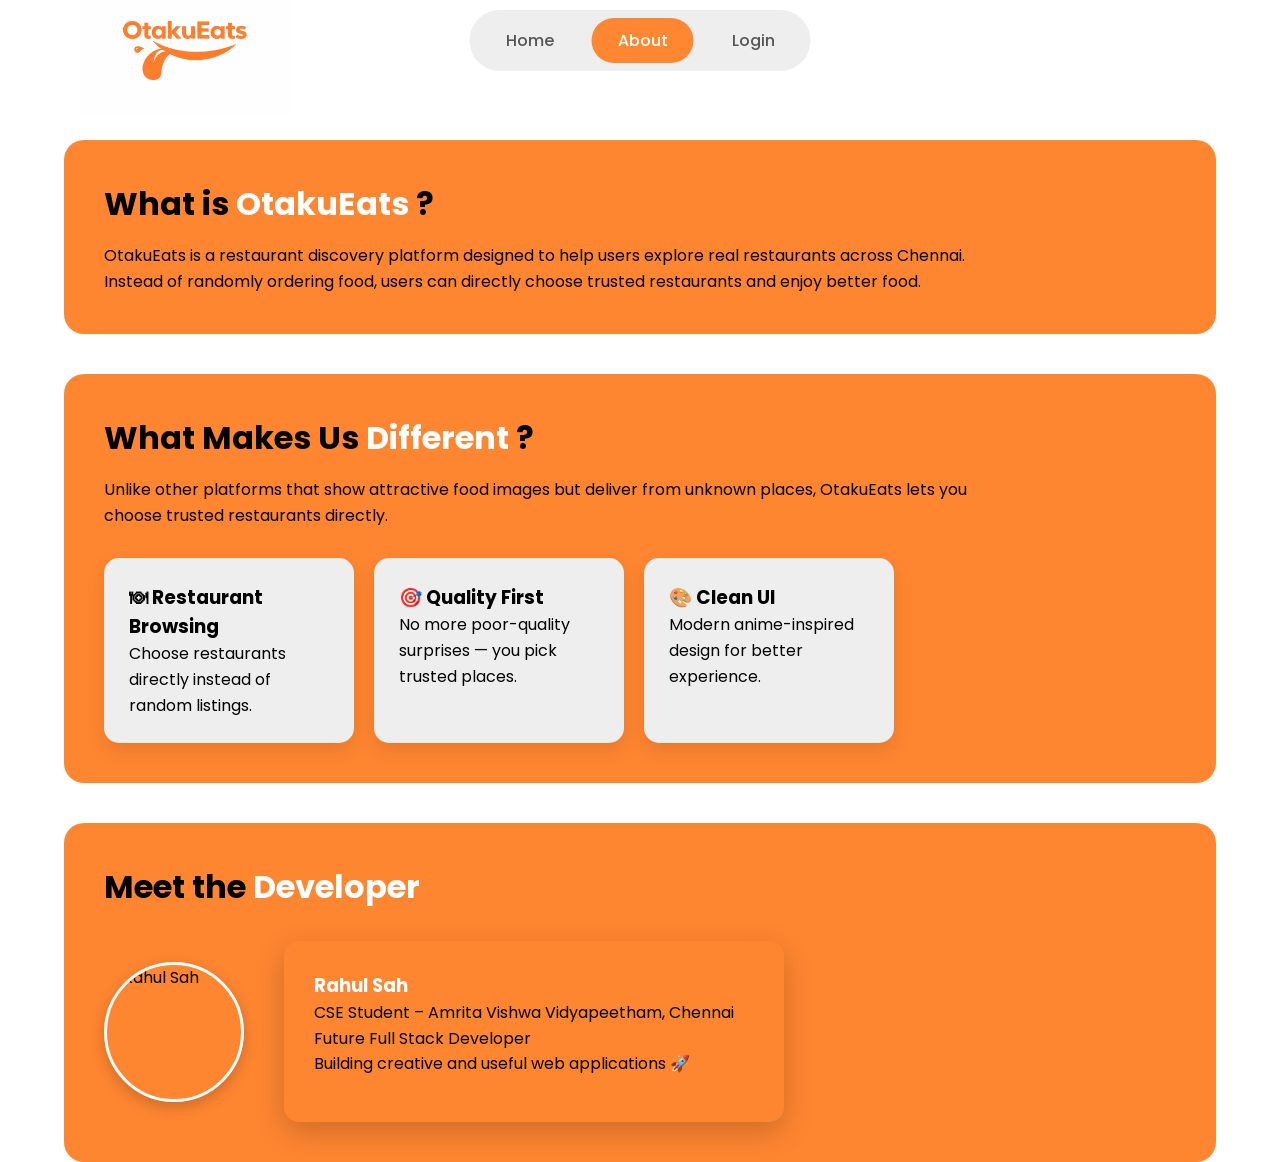
==== about/about.html @ 167bf4b2 "Add files via upload" ====
<!DOCTYPE html>
<html>
<head>
<title>About - OtakuEats</title>

<link rel="stylesheet" href="../style.css">
<link rel="stylesheet" href="about.css">

<link href="https://fonts.googleapis.com/css2?family=Poppins:wght@300;500;600&display=swap" rel="stylesheet">
</head>

<body>

<!-- NAVBAR -->
<nav>
<div class="logo">
<a href="../index.html">
<img src="../images/logo.png">
</a>
</div>

<ul class="nav-menu">
<li><a href="../index.html">Home</a></li>
<li><a href="about.html" class="active">About</a></li>
<li><a href="../login/login.html">Login</a></li>
</ul>
</nav>

<div class="main-container">

<!-- WHAT IS -->
<section class="section">
<h2>What is <span>OtakuEats</span> ?</h2>
<p>
OtakuEats is a restaurant discovery platform designed to help users explore real restaurants across Chennai.
Instead of randomly ordering food, users can directly choose trusted restaurants and enjoy better food.
</p>
</section>

<!-- DIFFERENT -->
<section class="section">
<h2>What Makes Us <span>Different</span> ?</h2>
<p>
Unlike other platforms that show attractive food images but deliver from unknown places,
OtakuEats lets you choose trusted restaurants directly.
</p>

<div class="cards">

<div class="card">
<h3>🍽 Restaurant Browsing</h3>
<p>Choose restaurants directly instead of random listings.</p>
</div>

<div class="card">
<h3>🎯 Quality First</h3>
<p>No more poor-quality surprises — you pick trusted places.</p>
</div>

<div class="card">
<h3>🎨 Clean UI</h3>
<p>Modern anime-inspired design for better experience.</p>
</div>

</div>
</section>

<!-- DEVELOPER -->
<section class="section developer">
<h2>Meet the <span>Developer</span></h2>

<div class="dev-box">

<!-- ✅ YOUR IMAGE -->
<div class="photo">
<img src="../images/rahul.jpg" alt="Rahul Sah">
</div>

<div class="dev-card" id="devCard">
<h3>Rahul Sah</h3>

<p>CSE Student – Amrita Vishwa Vidyapeetham, Chennai</p>
<p>Future Full Stack Developer</p>
<p>Building creative and useful web applications 🚀</p>

<p class="story">
Hi, I'm Rahul Sah, a Computer Science Engineering student at Amrita Vishwa Vidyapeetham, Chennai. 
I’m passionate about becoming a full-stack developer and building meaningful tech solutions. 
As an anime lover who enjoys eating while watching anime, I realized how important good food is. 
Most platforms show attractive food but deliver poor quality from unknown places. 
OtakuEats solves this by letting users directly choose trusted restaurants and enjoy better food experiences.
</p>

</div>

</div>
</section>

</div>

<script src="about.js"></script>

</body>
</html>
---- style.css ----
*{
margin:0;
padding:0;
box-sizing:border-box;
}

body{
font-family:'Poppins',sans-serif;
background:#f5f5f5;
height:100vh;
overflow:hidden;
}



/* NAVBAR */

nav{
display:flex;
justify-content:space-between;
align-items:center;
padding:15px 80px;
background:white;
box-shadow:none;
height:80px;
position:relative;
}



/* LOGO */

.logo{
display:flex;
align-items:center;
}

.logo img{
height:140px;
width:auto;
transform:translateY(8px);
cursor:pointer;
transition:0.3s;
}

.logo img:hover{
transform:translateY(8px) scale(1.05);
}



/* CENTER NAVIGATION */

.nav-menu{
display:flex;
gap:12px;
list-style:none;
background:#eeeeee;
padding:8px 10px;   /* top-bottom padding added */
border-radius:50px;
position:absolute;
left:50%;
transform:translateX(-50%);
align-items:center;
}

.nav-menu li a{
text-decoration:none;
color:#555;
padding:10px 26px;   /* balanced padding */
border-radius:40px;
font-weight:500;
transition:0.3s;
display:block;
}

.nav-menu li a.active{
background:#ff8732;
color:white;
}

/* RIGHT SIDE */

.nav-right{
display:flex;
align-items:center;
gap:15px;
}



/* SEARCH BAR */

.search-bar{
padding:10px 18px;
border-radius:25px;
border:none;
background:#f3f3f3;
outline:none;
width:200px;
font-size:14px;
}



/* HEART ICON */

.fav-icon{
width:46px;
height:46px;
background:#ff8732;
border-radius:50%;
display:flex;
align-items:center;
justify-content:center;
cursor:pointer;
}

.fav-icon svg{
width:26px;
height:26px;
}


/* HERO */

.hero{
display:flex;
justify-content:space-between;
align-items:center;
padding:60px 80px;
background:linear-gradient(120deg,#fff 60%,#ff8732 40%);
height:35vh;
}

.hero-text h1{
font-size:55px;
font-family:'Playfair Display';
line-height:1.2;
}

.hero-text span{
color:#ff8732;
}

.hero-text button{
margin-top:25px;
padding:12px 25px;
background:#ff8732;
border:none;
color:white;
border-radius:30px;
cursor:pointer;
font-size:15px;
}



/* MENU SECTION */

.menu-section{
height:55vh;
display:flex;
flex-direction:column;
align-items:center;
justify-content:center;
background:white;
}

.menu-section h2{
font-size:36px;
margin-bottom:40px;
font-family:'Playfair Display';
}

.menu-section span{
color:#ff8732;
}



/* CAROUSEL */

.carousel{
position:relative;
width:100%;
height:350px;
margin:auto;
display:flex;
align-items:center;
justify-content:center;
overflow:hidden;
}

.carousel-track{
position:relative;
width:100%;
height:100%;
}



/* ITEMS */

.item{
position:absolute;
top:50%;
left:50%;
transform:translate(-50%, -50%);
transform-origin:center;
text-align:center;
transition:0.5s;
}

.item img{
width:240px;
height:240px;
border-radius:50%;
object-fit:cover;
box-shadow:0 15px 40px rgba(0,0,0,0.25);
}

.item h3{
margin-top:10px;
color:#ff8732;
font-size:18px;
}



/* ARROWS */

.nav{
position:absolute;
top:50%;
transform:translateY(-50%);
background:#ff8732;
border:none;
color:white;
font-size:22px;
width:50px;
height:50px;
border-radius:50%;
cursor:pointer;
box-shadow:0 5px 15px rgba(0,0,0,0.2);
display:flex;
align-items:center;
justify-content:center;
z-index:10;
}

.prev{
left:40px;
}

.next{
right:40px;
}

.nav:hover{
background:#ff6a00;
}
---- about/about.css ----
body{
margin:0;
font-family:'Poppins',sans-serif;
background:#ffffff;
overflow-y:auto;
}

/* CONTAINER */
.main-container{
padding-top:20px;
}

/* SECTION */
.section{
width:90%;
margin:40px auto;
background:#ff8631;
padding:40px;
border-radius:20px;
color:black;
}

/* HEADINGS */
.section h2{
font-size:32px;
margin-bottom:15px;
color:black;
}

.section span{
color:white;
}

/* TEXT */
.section p{
color:black;
max-width:900px;
line-height:1.6;
}

/* CARDS */
.cards{
display:flex;
gap:20px;
margin-top:30px;
flex-wrap:wrap;
}

.card{
background:#eeeeee;
color:black;
padding:25px;
border-radius:15px;
width:250px;
box-shadow:0 8px 20px rgba(0,0,0,0.1);
transition:0.3s;
}

.card:hover{
transform:scale(1.05);
}

/* DEVELOPER */
.dev-box{
display:flex;
align-items:center;
gap:40px;
margin-top:30px;
flex-wrap:wrap;
}

/* PHOTO */
.photo{
width:140px;
height:140px;
border-radius:50%;
overflow:hidden;
cursor:pointer;
transition:0.3s;
border:3px solid white;
box-shadow:0 5px 15px rgba(0,0,0,0.2);
}

.photo img{
width:100%;
height:100%;
object-fit:cover;
}

/* ZOOM */
.photo:hover{
transform:scale(1.15);
}

/* DEV CARD */
.dev-card{
background:#ff8631;
padding:30px;
border-radius:15px;
box-shadow:0 10px 30px rgba(0,0,0,0.2);
max-width:500px;
cursor:pointer;
transition:0.3s;
overflow:hidden;
}

/* ZOOM */
.dev-card:hover{
transform:scale(1.05);
}

/* NAME */
.dev-card h3{
color:white;
}

/* TEXT */
.dev-card p{
color:black;
}

/* STORY */
.story{
margin-top:15px;
max-height:0;
opacity:0;
overflow:hidden;
transition:0.4s ease;
}

/* EXPAND */
.dev-card.active .story{
max-height:400px;
opacity:1;
}
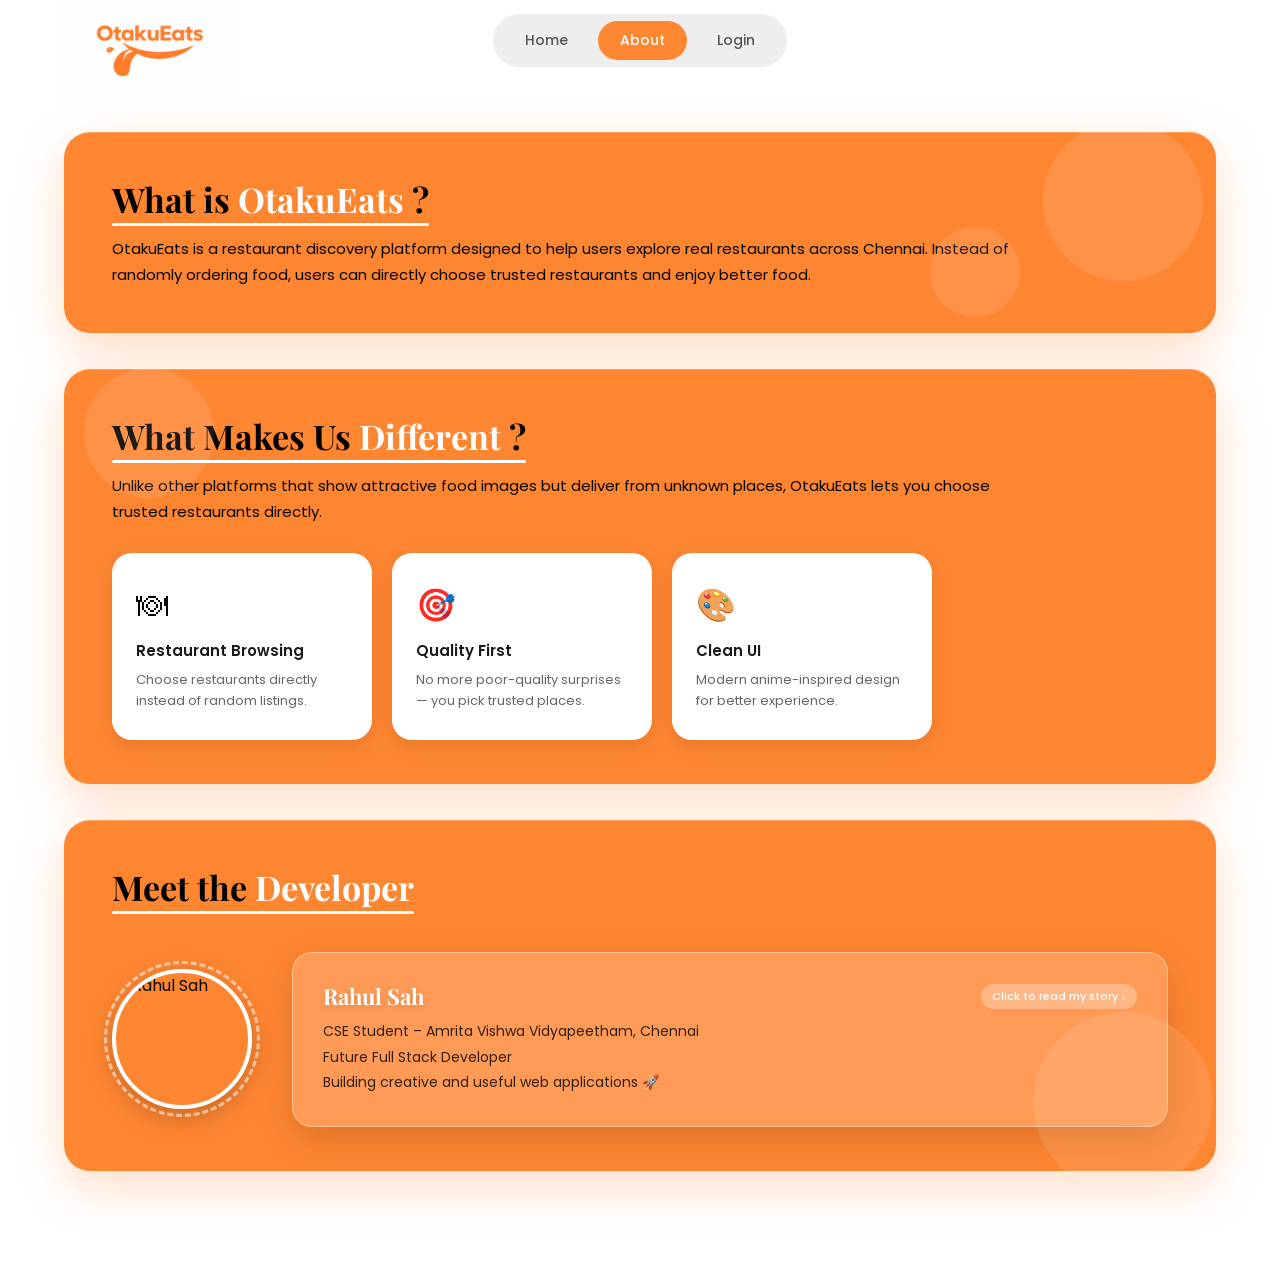
==== commit 980aca03: "Add files via upload" ====
--- a/about/about.html
+++ b/about/about.html
@@ -1,104 +1,127 @@
 <!DOCTYPE html>
-<html>
+<html lang="en">
 <head>
+<meta charset="UTF-8">
+<meta name="viewport" content="width=device-width, initial-scale=1.0">
 <title>About - OtakuEats</title>
 
 <link rel="stylesheet" href="../style.css">
 <link rel="stylesheet" href="about.css">
 
-<link href="https://fonts.googleapis.com/css2?family=Poppins:wght@300;500;600&display=swap" rel="stylesheet">
+<link href="https://fonts.googleapis.com/css2?family=Playfair+Display:wght@500;700&family=Poppins:wght@300;500;600&display=swap" rel="stylesheet">
 </head>
 
 <body>
 
 <!-- NAVBAR -->
 <nav>
-<div class="logo">
-<a href="../index.html">
-<img src="../images/logo.png">
-</a>
-</div>
-
-<ul class="nav-menu">
-<li><a href="../index.html">Home</a></li>
-<li><a href="about.html" class="active">About</a></li>
-<li><a href="../login/login.html">Login</a></li>
-</ul>
+  <div class="logo">
+    <a href="../index.html">
+      <img src="../images/logo.png">
+    </a>
+  </div>
+  <ul class="nav-menu">
+    <li><a href="../index.html">Home</a></li>
+    <li><a href="about.html" class="active">About</a></li>
+    <li><a href="../login/login.html">Login</a></li>
+  </ul>
 </nav>
 
 <div class="main-container">
 
-<!-- WHAT IS -->
-<section class="section">
-<h2>What is <span>OtakuEats</span> ?</h2>
-<p>
-OtakuEats is a restaurant discovery platform designed to help users explore real restaurants across Chennai.
-Instead of randomly ordering food, users can directly choose trusted restaurants and enjoy better food.
-</p>
-</section>
+  <!-- WHAT IS -->
+  <section class="section reveal" id="sec1">
+    <div class="section-inner">
+      <h2>What is <span>OtakuEats</span> ?</h2>
+      <p>
+        OtakuEats is a restaurant discovery platform designed to help users explore real restaurants across Chennai.
+        Instead of randomly ordering food, users can directly choose trusted restaurants and enjoy better food.
+      </p>
+      <!-- floating decorative orbs -->
+      <div class="orb orb1"></div>
+      <div class="orb orb2"></div>
+    </div>
+  </section>
 
-<!-- DIFFERENT -->
-<section class="section">
-<h2>What Makes Us <span>Different</span> ?</h2>
-<p>
-Unlike other platforms that show attractive food images but deliver from unknown places,
-OtakuEats lets you choose trusted restaurants directly.
-</p>
+  <!-- DIFFERENT -->
+  <section class="section reveal" id="sec2">
+    <div class="section-inner">
+      <h2>What Makes Us <span>Different</span> ?</h2>
+      <p>
+        Unlike other platforms that show attractive food images but deliver from unknown places,
+        OtakuEats lets you choose trusted restaurants directly.
+      </p>
 
-<div class="cards">
+      <div class="cards">
 
-<div class="card">
-<h3>🍽 Restaurant Browsing</h3>
-<p>Choose restaurants directly instead of random listings.</p>
-</div>
+        <div class="card" style="--i:0">
+          <div class="card-icon">🍽</div>
+          <h3>Restaurant Browsing</h3>
+          <p>Choose restaurants directly instead of random listings.</p>
+          <div class="card-shine"></div>
+        </div>
 
-<div class="card">
-<h3>🎯 Quality First</h3>
-<p>No more poor-quality surprises — you pick trusted places.</p>
-</div>
+        <div class="card" style="--i:1">
+          <div class="card-icon">🎯</div>
+          <h3>Quality First</h3>
+          <p>No more poor-quality surprises — you pick trusted places.</p>
+          <div class="card-shine"></div>
+        </div>
 
-<div class="card">
-<h3>🎨 Clean UI</h3>
-<p>Modern anime-inspired design for better experience.</p>
-</div>
+        <div class="card" style="--i:2">
+          <div class="card-icon">🎨</div>
+          <h3>Clean UI</h3>
+          <p>Modern anime-inspired design for better experience.</p>
+          <div class="card-shine"></div>
+        </div>
 
-</div>
-</section>
+      </div>
+      <div class="orb orb3"></div>
+    </div>
+  </section>
 
-<!-- DEVELOPER -->
-<section class="section developer">
-<h2>Meet the <span>Developer</span></h2>
+  <!-- DEVELOPER -->
+  <section class="section developer reveal" id="sec3">
+    <div class="section-inner">
+      <h2>Meet the <span>Developer</span></h2>
 
-<div class="dev-box">
+      <div class="dev-box">
 
-<!-- ✅ YOUR IMAGE -->
-<div class="photo">
-<img src="../images/rahul.jpg" alt="Rahul Sah">
-</div>
+        <div class="photo" id="devPhoto">
+          <img src="../images/rahul.jpg" alt="Rahul Sah">
+          <div class="photo-ring"></div>
+        </div>
 
-<div class="dev-card" id="devCard">
-<h3>Rahul Sah</h3>
+        <div class="dev-card" id="devCard">
+          <div class="dev-card-top">
+            <h3>Rahul Sah</h3>
+            <span class="expand-hint" id="expandHint">Click to read my story ↓</span>
+          </div>
+          <p>CSE Student – Amrita Vishwa Vidyapeetham, Chennai</p>
+          <p>Future Full Stack Developer</p>
+          <p>Building creative and useful web applications 🚀</p>
 
-<p>CSE Student – Amrita Vishwa Vidyapeetham, Chennai</p>
-<p>Future Full Stack Developer</p>
-<p>Building creative and useful web applications 🚀</p>
+          <div class="story" id="devStory">
+            <div class="story-divider"></div>
+            <p>
+              Hi, I'm Rahul Sah, a Computer Science Engineering student at Amrita Vishwa Vidyapeetham, Chennai.
+              I'm passionate about becoming a full-stack developer and building meaningful tech solutions.
+              As an anime lover who enjoys eating while watching anime, I realized how important good food is.
+              Most platforms show attractive food but deliver poor quality from unknown places.
+              OtakuEats solves this by letting users directly choose trusted restaurants and enjoy better food experiences.
+            </p>
+          </div>
 
-<p class="story">
-Hi, I'm Rahul Sah, a Computer Science Engineering student at Amrita Vishwa Vidyapeetham, Chennai. 
-I’m passionate about becoming a full-stack developer and building meaningful tech solutions. 
-As an anime lover who enjoys eating while watching anime, I realized how important good food is. 
-Most platforms show attractive food but deliver poor quality from unknown places. 
-OtakuEats solves this by letting users directly choose trusted restaurants and enjoy better food experiences.
-</p>
+          <div class="card-shine"></div>
+        </div>
 
-</div>
-
-</div>
-</section>
+      </div>
+      <div class="orb orb4"></div>
+    </div>
+  </section>
 
 </div>
 
 <script src="about.js"></script>
-
 </body>
-</html>+</html>
--- a/style.css
+++ b/style.css
@@ -1,262 +1,389 @@
-*{
-margin:0;
-padding:0;
-box-sizing:border-box;
-}
-
-body{
-font-family:'Poppins',sans-serif;
-background:#f5f5f5;
-height:100vh;
-overflow:hidden;
-}
-
-
-
-/* NAVBAR */
-
-nav{
-display:flex;
-justify-content:space-between;
-align-items:center;
-padding:15px 80px;
-background:white;
-box-shadow:none;
-height:80px;
-position:relative;
-}
-
-
-
-/* LOGO */
-
-.logo{
-display:flex;
-align-items:center;
-}
-
-.logo img{
-height:140px;
-width:auto;
-transform:translateY(8px);
-cursor:pointer;
-transition:0.3s;
-}
-
-.logo img:hover{
-transform:translateY(8px) scale(1.05);
-}
-
-
-
-/* CENTER NAVIGATION */
-
-.nav-menu{
-display:flex;
-gap:12px;
-list-style:none;
-background:#eeeeee;
-padding:8px 10px;   /* top-bottom padding added */
-border-radius:50px;
-position:absolute;
-left:50%;
-transform:translateX(-50%);
-align-items:center;
-}
-
-.nav-menu li a{
-text-decoration:none;
-color:#555;
-padding:10px 26px;   /* balanced padding */
-border-radius:40px;
-font-weight:500;
-transition:0.3s;
-display:block;
-}
-
-.nav-menu li a.active{
-background:#ff8732;
-color:white;
-}
-
-/* RIGHT SIDE */
-
-.nav-right{
-display:flex;
-align-items:center;
-gap:15px;
-}
-
-
-
-/* SEARCH BAR */
-
-.search-bar{
-padding:10px 18px;
-border-radius:25px;
-border:none;
-background:#f3f3f3;
-outline:none;
-width:200px;
-font-size:14px;
-}
-
-
-
-/* HEART ICON */
-
-.fav-icon{
-width:46px;
-height:46px;
-background:#ff8732;
-border-radius:50%;
-display:flex;
-align-items:center;
-justify-content:center;
-cursor:pointer;
-}
-
-.fav-icon svg{
-width:26px;
-height:26px;
-}
-
-
-/* HERO */
-
-.hero{
-display:flex;
-justify-content:space-between;
-align-items:center;
-padding:60px 80px;
-background:linear-gradient(120deg,#fff 60%,#ff8732 40%);
-height:35vh;
-}
-
-.hero-text h1{
-font-size:55px;
-font-family:'Playfair Display';
-line-height:1.2;
-}
-
-.hero-text span{
-color:#ff8732;
-}
-
-.hero-text button{
-margin-top:25px;
-padding:12px 25px;
-background:#ff8732;
-border:none;
-color:white;
-border-radius:30px;
-cursor:pointer;
-font-size:15px;
-}
-
-
-
-/* MENU SECTION */
-
-.menu-section{
-height:55vh;
-display:flex;
-flex-direction:column;
-align-items:center;
-justify-content:center;
-background:white;
-}
-
-.menu-section h2{
-font-size:36px;
-margin-bottom:40px;
-font-family:'Playfair Display';
-}
-
-.menu-section span{
-color:#ff8732;
-}
-
-
+/* ═══════════════════════════════════════════════════════════════
+   style.css  —  OtakuEats  |  Global + Home Page
+   Full responsive: fluid, all devices
+   ═══════════════════════════════════════════════════════════════ */
+
+*, *::before, *::after { margin:0; padding:0; box-sizing:border-box; }
+html { font-size:16px; scroll-behavior:smooth; }
+body {
+  font-family:'Poppins',sans-serif;
+  background:#f5f5f5;
+  min-height:100vh;
+  overflow-x:hidden;
+  -webkit-text-size-adjust:100%;
+  transition:opacity 0.35s ease, filter 0.35s ease;
+}
+img { max-width:100%; display:block; }
+body.page-exit { opacity:0; filter:blur(4px); pointer-events:none; }
+
+/* ── NAVBAR ── */
+nav {
+  display:flex;
+  align-items:center;
+  justify-content:space-between;
+  padding:0 60px;
+  background:white;
+  height:80px;
+  position:relative;
+  z-index:100;
+}
+.logo { display:flex; align-items:center; flex-shrink:0; }
+.logo img {
+  height:120px; width:auto;
+  transform:translateY(6px);
+  cursor:pointer; transition:transform 0.3s;
+}
+.logo img:hover { transform:translateY(6px) scale(1.05); }
+
+.nav-menu {
+  display:flex; gap:8px; list-style:none;
+  background:#eee; padding:7px 10px; border-radius:50px;
+  position:absolute; left:50%; transform:translateX(-50%);
+  align-items:center; white-space:nowrap;
+}
+.nav-menu li a {
+  text-decoration:none; color:#555;
+  padding:9px 22px; border-radius:40px;
+  font-weight:500; font-size:14px; transition:0.3s; display:block;
+}
+.nav-menu li a.active, .nav-menu li a:hover { background:#ff8732; color:white; }
+
+.nav-right { display:flex; align-items:center; gap:12px; flex-shrink:0; }
+
+.search-wrapper { position:relative; }
+.search-bar {
+  padding:9px 16px; border-radius:25px; border:none;
+  background:#f3f3f3; outline:none; width:180px;
+  font-size:13px; font-family:'Poppins',sans-serif; transition:0.3s;
+}
+.search-bar:focus { width:220px; background:#fff; box-shadow:0 2px 12px rgba(255,135,50,0.15); }
+
+.search-dropdown {
+  position:absolute; top:calc(100% + 6px); left:0;
+  width:100%; min-width:220px; background:white;
+  border-radius:16px; box-shadow:0 8px 28px rgba(0,0,0,0.13);
+  overflow:hidden; display:none; z-index:999;
+}
+.search-dropdown.open { display:block; }
+.search-item {
+  display:flex; align-items:center; gap:10px;
+  padding:10px 14px; cursor:pointer; transition:0.2s;
+  font-size:13px; color:#333;
+}
+.search-item:hover { background:#fff4ec; color:#ff8732; }
+.search-item img { width:32px; height:32px; border-radius:50%; object-fit:cover; }
+.search-no-result { padding:12px 16px; font-size:12px; color:#999; text-align:center; }
+
+.fav-icon {
+  position:relative; width:44px; height:44px;
+  background:#ff8732; border-radius:50%;
+  display:flex; align-items:center; justify-content:center;
+  cursor:pointer; transition:0.3s; flex-shrink:0;
+}
+.fav-icon:hover { background:#ff6a00; transform:scale(1.08); }
+.fav-icon svg { width:24px; height:24px; }
+.fav-badge {
+  position:absolute; top:-4px; right:-4px;
+  background:#e52b2b; color:white; font-size:9px; font-weight:700;
+  width:17px; height:17px; border-radius:50%;
+  display:none; align-items:center; justify-content:center; border:2px solid white;
+}
+.fav-badge.visible { display:flex; }
+
+.profile-wrap { position:relative; }
+.profile-btn {
+  display:flex; align-items:center; gap:8px;
+  background:#ff8732; border:none; border-radius:50px;
+  padding:8px 14px 8px 10px; cursor:pointer;
+  color:white; font-family:'Poppins',sans-serif; font-size:13px; font-weight:500;
+  transition:background 0.25s,transform 0.25s,box-shadow 0.25s;
+  box-shadow:0 3px 12px rgba(255,135,50,0.3); white-space:nowrap;
+}
+.profile-btn:hover { background:#ff6a00; transform:scale(1.05); box-shadow:0 6px 18px rgba(255,107,0,0.4); }
+.profile-name { max-width:90px; overflow:hidden; text-overflow:ellipsis; white-space:nowrap; }
+
+.profile-dropdown {
+  position:absolute; top:calc(100% + 10px); right:0;
+  background:white; border-radius:14px; box-shadow:0 12px 36px rgba(0,0,0,0.15);
+  min-width:200px; padding:6px 0;
+  opacity:0; pointer-events:none;
+  transform:translateY(-8px) scale(0.97);
+  transition:opacity 0.22s,transform 0.22s;
+  z-index:500; border:1px solid #f0f0f0;
+}
+.profile-dropdown.open { opacity:1; pointer-events:all; transform:translateY(0) scale(1); }
+.profile-dropdown-header { display:flex; align-items:center; gap:10px; padding:12px 16px 10px; font-size:13px; color:#555; word-break:break-all; }
+.pd-icon { font-size:20px; }
+.pd-divider { border:none; border-top:1px solid #f0f0f0; margin:4px 0; }
+.pd-logout {
+  width:100%; background:none; border:none; padding:10px 16px;
+  text-align:left; font-family:'Poppins',sans-serif; font-size:13px;
+  color:#e74c3c; cursor:pointer; display:flex; align-items:center; gap:8px;
+  transition:background 0.2s; font-weight:500; box-shadow:none; border-radius:0;
+}
+.pd-logout:hover { background:#fff5f5; transform:none; box-shadow:none; }
+
+/* ── HERO ── */
+.hero {
+  display:flex; align-items:center;
+  padding:60px 60px;
+  background:linear-gradient(120deg,#fff 60%,#ff8732 40%);
+  min-height:35vh;
+}
+.hero-text h1 {
+  font-size:clamp(26px, 4vw, 55px);
+  font-family:'Playfair Display',serif; line-height:1.2; color:#1a1a1a;
+}
+.hero-text span { color:#ff8732; }
+.hero-text button {
+  margin-top:24px; padding:12px 26px;
+  background:#ff8732; border:none; color:white;
+  border-radius:30px; cursor:pointer;
+  font-size:15px; font-family:'Poppins',sans-serif; font-weight:500; transition:0.3s;
+}
+.hero-text button:hover { background:#ff6a00; transform:scale(1.04); }
+
+/* ── MENU SECTION ── */
+.menu-section {
+  display:flex; flex-direction:column; align-items:center;
+  background:white; padding:50px 20px 48px;
+}
+.menu-section h2 {
+  font-size:clamp(20px, 3vw, 36px);
+  font-family:'Playfair Display',serif;
+  margin-bottom:36px; text-align:center;
+}
+.menu-section span { color:#ff8732; }
 
 /* CAROUSEL */
-
-.carousel{
-position:relative;
-width:100%;
-height:350px;
-margin:auto;
-display:flex;
-align-items:center;
-justify-content:center;
-overflow:hidden;
-}
-
-.carousel-track{
-position:relative;
-width:100%;
-height:100%;
-}
-
-
-
-/* ITEMS */
-
-.item{
-position:absolute;
-top:50%;
-left:50%;
-transform:translate(-50%, -50%);
-transform-origin:center;
-text-align:center;
-transition:0.5s;
-}
-
-.item img{
-width:240px;
-height:240px;
-border-radius:50%;
-object-fit:cover;
-box-shadow:0 15px 40px rgba(0,0,0,0.25);
-}
-
-.item h3{
-margin-top:10px;
-color:#ff8732;
-font-size:18px;
-}
-
-
-
-/* ARROWS */
-
-.nav{
-position:absolute;
-top:50%;
-transform:translateY(-50%);
-background:#ff8732;
-border:none;
-color:white;
-font-size:22px;
-width:50px;
-height:50px;
-border-radius:50%;
-cursor:pointer;
-box-shadow:0 5px 15px rgba(0,0,0,0.2);
-display:flex;
-align-items:center;
-justify-content:center;
-z-index:10;
-}
-
-.prev{
-left:40px;
-}
-
-.next{
-right:40px;
-}
-
-.nav:hover{
-background:#ff6a00;
-}+.carousel {
+  position:relative; width:100%; height:330px;
+  display:flex; align-items:center; justify-content:center; overflow:hidden;
+}
+.carousel-track { position:relative; width:100%; height:100%; }
+
+.item {
+  position:absolute; top:50%; left:50%;
+  transform:translate(-50%,-50%);
+  text-align:center; transition:0.5s;
+}
+.item-img-wrap { position:relative; display:inline-block; }
+.item img {
+  width:220px; height:220px; border-radius:50%;
+  object-fit:cover; box-shadow:0 15px 40px rgba(0,0,0,0.25); display:block;
+  transition:transform 0.4s ease, box-shadow 0.4s ease;
+}
+.item:hover img { transform:scale(1.07); box-shadow:0 20px 50px rgba(255,107,53,0.35); }
+.item h3 { margin-top:10px; color:#ff8732; font-size:17px; }
+
+.item-img-wrap::after {
+  content:"Visit →";
+  position:absolute; inset:0;
+  background:rgba(255,135,50,0.78);
+  border-radius:50%; color:white;
+  font-size:15px; font-weight:600; font-family:'Poppins',sans-serif;
+  display:flex; align-items:center; justify-content:center;
+  opacity:0; transition:opacity 0.3s; pointer-events:none;
+}
+.item-img-wrap:hover::after { opacity:1; }
+
+.fav-btn {
+  position:absolute; bottom:10px; right:10px;
+  background:white; border:none; border-radius:50%;
+  width:34px; height:34px; font-size:16px; color:#ccc;
+  cursor:pointer; display:flex; align-items:center; justify-content:center;
+  box-shadow:0 3px 10px rgba(0,0,0,0.15); opacity:0; transition:0.3s; z-index:5;
+}
+.item-img-wrap:hover .fav-btn { opacity:1; }
+.fav-btn.active { color:#ff8732; opacity:1; }
+.fav-btn:hover { transform:scale(1.15); }
+
+.nav {
+  position:absolute; top:50%; transform:translateY(-50%);
+  background:#ff8732; border:none; color:white;
+  font-size:20px; width:48px; height:48px;
+  border-radius:50%; cursor:pointer; box-shadow:0 5px 15px rgba(0,0,0,0.2);
+  display:flex; align-items:center; justify-content:center; z-index:10;
+  transition:background 0.25s, transform 0.25s, box-shadow 0.25s;
+}
+.prev { left:24px; }
+.next { right:24px; }
+.nav:hover { background:#ff6a00; transform:translateY(-50%) scale(1.18); box-shadow:0 8px 24px rgba(255,107,53,0.45); }
+
+.carousel-info { text-align:center; margin-top:12px; }
+.carousel-cuisine-label { font-size:13px; color:#888; margin-bottom:5px; }
+.carousel-stars { display:flex; align-items:center; justify-content:center; gap:4px; font-size:13px; }
+.carousel-review-count { font-size:12px; color:#aaa; margin-left:4px; }
+
+.carousel-dots { display:flex; justify-content:center; gap:6px; margin-top:16px; flex-wrap:wrap; padding:0 20px; }
+.c-dot { width:9px; height:9px; border-radius:50%; background:#ddd; cursor:pointer; transition:0.25s; }
+.c-dot.active { background:#ff8732; width:24px; border-radius:5px; }
+
+.carousel-view-all { text-align:center; margin-top:20px; }
+.carousel-view-all button {
+  padding:11px 28px; border:2px solid #ff8732; background:transparent;
+  color:#ff8732; border-radius:30px; font-size:14px;
+  font-family:'Poppins',sans-serif; font-weight:500; cursor:pointer; transition:0.25s;
+}
+.carousel-view-all button:hover { background:#ff8732; color:white; }
+
+.star { font-size:14px; }
+.star.full { color:#ff8732; } .star.half { color:#ffb37a; } .star.empty { color:#ddd; }
+
+/* ── MODALS ── */
+.modal-overlay {
+  position:fixed; inset:0; background:rgba(0,0,0,0.45);
+  z-index:1000; display:flex; align-items:center; justify-content:center;
+  opacity:0; pointer-events:none; transition:0.3s; backdrop-filter:blur(4px);
+  padding:16px;
+}
+.modal-overlay.open { opacity:1; pointer-events:all; }
+.modal-box {
+  background:white; border-radius:20px; padding:28px 22px;
+  width:100%; max-width:860px; max-height:85vh; overflow-y:auto;
+  box-shadow:0 30px 80px rgba(0,0,0,0.25); transform:translateY(30px); transition:0.3s;
+  scrollbar-width:thin; scrollbar-color:#ff8732 #f3f3f3;
+}
+.modal-overlay.open .modal-box { transform:translateY(0); }
+.modal-header { display:flex; justify-content:space-between; align-items:center; margin-bottom:22px; }
+.modal-header h2 { font-family:'Playfair Display',serif; font-size:clamp(20px, 3vw, 30px); }
+.modal-header span { color:#ff8732; }
+.modal-close {
+  background:none; border:none; font-size:26px; cursor:pointer;
+  color:#aaa; line-height:1; transition:0.2s; width:auto; padding:4px 8px; margin:0;
+}
+.modal-close:hover { color:#ff8732; transform:none; box-shadow:none; }
+
+.modal-grid {
+  display:grid;
+  grid-template-columns:repeat(auto-fill, minmax(160px, 1fr));
+  gap:18px;
+}
+.modal-card {
+  display:flex; flex-direction:column;
+  align-items:flex-start; border-radius:16px;
+  overflow:hidden; border:1.5px solid #f0f0f0;
+  transition:box-shadow 0.25s, transform 0.25s; background:#fff; cursor:pointer;
+}
+.modal-card:hover { box-shadow:0 10px 30px rgba(255,107,53,0.2); transform:translateY(-3px); }
+.modal-card-img-wrap { width:100%; overflow:hidden; }
+.modal-card img { width:100%; height:140px; object-fit:cover; transition:transform 0.4s; display:block; }
+.modal-card:hover img { transform:scale(1.07); }
+.modal-card-info { padding:10px 12px 12px; width:100%; }
+.modal-card-name { font-size:14px; font-weight:600; color:#1a1a1a; margin-bottom:3px; }
+.modal-card-cuisine { font-size:12px; color:#999; margin-bottom:6px; }
+.modal-card-rating { display:flex; align-items:center; gap:3px; flex-wrap:wrap; }
+.modal-rating-num { font-size:11px; color:#888; margin-left:4px; }
+.modal-card .card-fav-btn {
+  position:absolute; bottom:4px; right:4px; background:white; border:none;
+  border-radius:50%; width:28px; height:28px; font-size:13px; color:#ccc;
+  cursor:pointer; display:flex; align-items:center; justify-content:center;
+  box-shadow:0 2px 8px rgba(0,0,0,0.15); opacity:0; transition:0.3s;
+}
+.modal-card-img-wrap:hover .card-fav-btn { opacity:1; }
+.modal-card .card-fav-btn.active { color:#ff8732; opacity:1; }
+
+.empty-fav { text-align:center; color:#aaa; font-size:14px; margin-top:10px; display:none; }
+.empty-fav.visible { display:block; }
+
+/* ── FOOTER ── */
+.site-footer {
+  text-align:center; padding:20px; font-size:13px; color:#aaa;
+  background:#fff; border-top:1px solid #f0f0f0;
+}
+.footer-heart { color:#ff8732; }
+
+/* ══════════════════════════════════════════════
+   RESPONSIVE
+   ══════════════════════════════════════════════ */
+
+/* Tablet landscape (≤1024px) */
+@media (max-width:1024px) {
+  nav { padding:0 30px; }
+  .hero { padding:50px 36px; }
+  .logo img { height:100px; }
+  .search-bar { width:150px; }
+}
+
+/* Tablet portrait (≤768px) */
+@media (max-width:768px) {
+  /* Nav becomes 2-row layout */
+  nav {
+    padding:10px 16px;
+    height:auto;
+    flex-wrap:wrap;
+    gap:8px;
+    position:relative;
+  }
+  .logo img { height:72px; transform:none; }
+  .logo img:hover { transform:scale(1.04); }
+
+  /* Nav links full row below */
+  .nav-menu {
+    position:static; transform:none;
+    order:10; width:100%;
+    justify-content:center; gap:4px; padding:6px 8px;
+    margin-top:2px;
+  }
+  .nav-menu li a { padding:7px 16px; font-size:13px; }
+
+  .nav-right { gap:8px; }
+  .search-bar { width:100px; font-size:12px; padding:8px 12px; }
+  .search-bar:focus { width:130px; }
+
+  /* Hero */
+  .hero { padding:32px 20px 40px; background:linear-gradient(160deg,#fff 65%,#ff8732 35%); }
+  .hero-text h1 { font-size:clamp(24px,5vw,38px); }
+
+  /* Carousel */
+  .carousel { height:280px; }
+  .item img { width:180px; height:180px; }
+  .prev { left:10px; } .next { right:10px; }
+  .nav { width:40px; height:40px; font-size:17px; }
+
+  /* Modal */
+  .modal-grid { grid-template-columns:repeat(auto-fill,minmax(140px,1fr)); gap:14px; }
+  .modal-card img { height:120px; }
+}
+
+/* Mobile (≤480px) */
+@media (max-width:480px) {
+  nav { padding:8px 12px; gap:6px; }
+  .logo img { height:60px; }
+  .nav-menu li a { padding:6px 12px; font-size:12px; }
+  .search-bar { width:82px; padding:7px 10px; font-size:11px; }
+  .search-bar:focus { width:110px; }
+  .profile-name { display:none; }
+  .profile-btn { padding:7px 10px; }
+  .fav-icon { width:38px; height:38px; }
+  .fav-icon svg { width:20px; height:20px; }
+
+  .hero { padding:24px 14px 32px; background:#fff; }
+  .hero-text h1 { font-size:clamp(21px,6.5vw,30px); }
+  .hero-text button { padding:10px 20px; font-size:13px; margin-top:16px; }
+
+  .menu-section { padding:32px 12px 40px; }
+  .menu-section h2 { font-size:clamp(18px,5vw,24px); margin-bottom:24px; }
+
+  .carousel { height:248px; }
+  .item img { width:150px; height:150px; }
+  .item h3 { font-size:13px; }
+  .prev { left:4px; } .next { right:4px; }
+  .nav { width:36px; height:36px; font-size:15px; }
+
+  .carousel-view-all button { padding:9px 20px; font-size:13px; }
+
+  .modal-box { padding:16px 12px; border-radius:16px; }
+  .modal-grid { grid-template-columns:repeat(2,1fr); gap:10px; }
+  .modal-card img { height:105px; }
+  .modal-card-name { font-size:12px; }
+}
+
+/* Extra small (≤360px) */
+@media (max-width:360px) {
+  .nav-menu li a { padding:5px 9px; font-size:11px; }
+  .search-bar { width:70px; }
+  .search-bar:focus { width:90px; }
+  .item img { width:130px; height:130px; }
+  .carousel { height:220px; }
+}
--- a/about/about.css
+++ b/about/about.css
@@ -1,135 +1,249 @@
-body{
-margin:0;
-font-family:'Poppins',sans-serif;
-background:#ffffff;
-overflow-y:auto;
-}
-
-/* CONTAINER */
-.main-container{
-padding-top:20px;
-}
-
-/* SECTION */
-.section{
-width:90%;
-margin:40px auto;
-background:#ff8631;
-padding:40px;
-border-radius:20px;
-color:black;
-}
-
-/* HEADINGS */
-.section h2{
-font-size:32px;
-margin-bottom:15px;
-color:black;
-}
-
-.section span{
-color:white;
-}
-
-/* TEXT */
-.section p{
-color:black;
-max-width:900px;
-line-height:1.6;
-}
-
-/* CARDS */
-.cards{
-display:flex;
-gap:20px;
-margin-top:30px;
-flex-wrap:wrap;
-}
-
-.card{
-background:#eeeeee;
-color:black;
-padding:25px;
-border-radius:15px;
-width:250px;
-box-shadow:0 8px 20px rgba(0,0,0,0.1);
-transition:0.3s;
-}
-
-.card:hover{
-transform:scale(1.05);
-}
-
-/* DEVELOPER */
-.dev-box{
-display:flex;
-align-items:center;
-gap:40px;
-margin-top:30px;
-flex-wrap:wrap;
-}
-
-/* PHOTO */
-.photo{
-width:140px;
-height:140px;
-border-radius:50%;
-overflow:hidden;
-cursor:pointer;
-transition:0.3s;
-border:3px solid white;
-box-shadow:0 5px 15px rgba(0,0,0,0.2);
-}
-
-.photo img{
-width:100%;
-height:100%;
-object-fit:cover;
-}
-
-/* ZOOM */
-.photo:hover{
-transform:scale(1.15);
-}
-
-/* DEV CARD */
-.dev-card{
-background:#ff8631;
-padding:30px;
-border-radius:15px;
-box-shadow:0 10px 30px rgba(0,0,0,0.2);
-max-width:500px;
-cursor:pointer;
-transition:0.3s;
-overflow:hidden;
-}
-
-/* ZOOM */
-.dev-card:hover{
-transform:scale(1.05);
-}
-
-/* NAME */
-.dev-card h3{
-color:white;
-}
-
-/* TEXT */
-.dev-card p{
-color:black;
-}
-
-/* STORY */
-.story{
-margin-top:15px;
-max-height:0;
-opacity:0;
-overflow:hidden;
-transition:0.4s ease;
-}
-
-/* EXPAND */
-.dev-card.active .story{
-max-height:400px;
-opacity:1;
-}+/* ═══════════════════════════════════════════════════════════════
+   about.css  —  OtakuEats About Page  |  Full Responsive
+   ═══════════════════════════════════════════════════════════════ */
+
+body {
+  margin:0; font-family:'Poppins',sans-serif; background:#fff;
+  overflow-y:auto; overflow-x:hidden; animation:pageIn 0.4s ease forwards;
+}
+@keyframes pageIn {
+  from { opacity:0; transform:translateY(14px); }
+  to   { opacity:1; transform:translateY(0); }
+}
+nav { background:white !important; }
+
+.main-container { padding-top:16px; padding-bottom:60px; }
+
+/* ── SECTION ── */
+.section {
+  width:90%; margin:36px auto; background:#ff8631;
+  padding:44px 48px; border-radius:26px; color:black;
+  position:relative; overflow:hidden;
+  box-shadow:0 16px 48px rgba(255,134,49,0.28), inset 0 1px 0 rgba(255,255,255,0.22);
+  transition:box-shadow 0.4s,transform 0.4s cubic-bezier(0.22,1,0.36,1);
+}
+.section:hover {
+  box-shadow:0 28px 72px rgba(255,134,49,0.40), inset 0 1px 0 rgba(255,255,255,0.28);
+  transform:translateY(-4px);
+}
+.section-inner { position:relative; z-index:2; }
+
+/* Shimmer on hover */
+.section::after {
+  content:""; position:absolute; inset:0;
+  background:linear-gradient(110deg,transparent 20%,rgba(255,255,255,0.07) 50%,transparent 80%);
+  transform:translateX(-120%); pointer-events:none; border-radius:26px; z-index:1; transition:none;
+}
+.section:hover::after { transform:translateX(120%); transition:transform 0.8s ease; }
+
+/* ── SCROLL REVEAL ── */
+.reveal {
+  opacity:0; transform:translateY(44px) scale(0.98);
+  transition:opacity 0.65s cubic-bezier(0.22,1,0.36,1), transform 0.65s cubic-bezier(0.22,1,0.36,1);
+}
+.reveal.visible { opacity:1; transform:translateY(0) scale(1); }
+
+/* ── DECORATIVE ORBS ── */
+.orb {
+  position:absolute; border-radius:50%;
+  background:rgba(255,255,255,0.10); pointer-events:none; z-index:1;
+  animation:orbFloat 6s ease-in-out infinite;
+}
+.orb1 { width:160px; height:160px; top:-55px; right:-35px; animation-delay:0s; }
+.orb2 { width:90px;  height:90px;  bottom:-28px; right:14%; animation-delay:1.5s; }
+.orb3 { width:130px; height:130px; top:-45px; left:-28px;  animation-delay:0.8s; }
+.orb4 { width:180px; height:180px; bottom:-65px; right:-45px; animation-delay:2s; }
+@keyframes orbFloat {
+  0%,100% { transform:translateY(0) scale(1) rotate(0deg); }
+  33%      { transform:translateY(-20px) scale(1.05) rotate(3deg); }
+  66%      { transform:translateY(-10px) scale(0.97) rotate(-2deg); }
+}
+
+/* ── HEADINGS ── */
+.section h2 {
+  font-family:'Playfair Display',serif;
+  font-size:clamp(22px,3vw,34px);
+  margin-bottom:14px; color:black;
+  position:relative; display:inline-block;
+}
+.section h2::after {
+  content:""; position:absolute; bottom:-4px; left:0;
+  width:0%; height:3px; background:white; border-radius:4px;
+  transition:width 0.65s cubic-bezier(0.22,1,0.36,1) 0.3s;
+}
+.reveal.visible h2::after { width:100%; }
+.section span { color:white; }
+.section p {
+  color:black; max-width:900px; line-height:1.75;
+  font-size:clamp(13px,1.5vw,15px);
+}
+
+/* ── FEATURE CARDS ── */
+.cards { display:flex; gap:20px; margin-top:28px; flex-wrap:wrap; }
+.card {
+  background:#fff; color:black; padding:28px 24px; border-radius:20px;
+  flex:1 1 200px; min-width:160px; max-width:260px;
+  box-shadow:0 6px 20px rgba(0,0,0,0.10);
+  position:relative; overflow:hidden; cursor:default;
+  opacity:0; transform:translateY(28px) scale(0.94);
+  transition:opacity 0.5s ease,transform 0.55s cubic-bezier(0.34,1.56,0.64,1),box-shadow 0.3s ease;
+  transition-delay:calc(var(--i) * 0.10s + 0.15s);
+  will-change:transform;
+}
+.reveal.visible .card { opacity:1; transform:translateY(0) scale(1); }
+.card:hover {
+  transform:translateY(-10px) scale(1.09) !important;
+  box-shadow:0 24px 52px rgba(0,0,0,0.20),0 8px 16px rgba(255,134,49,0.18) !important;
+  z-index:10;
+}
+.card-icon { font-size:32px; margin-bottom:10px; display:block; transition:transform 0.35s cubic-bezier(0.34,1.56,0.64,1); }
+.card:hover .card-icon { transform:scale(1.28) rotate(-6deg); }
+.card h3 { font-size:15px; font-weight:600; margin:0 0 8px; color:#1a1a1a; transition:color 0.25s; }
+.card:hover h3 { color:#ff8631; }
+.card p { font-size:13px; color:#666; line-height:1.6; max-width:100%; }
+.card::before {
+  content:""; position:absolute; left:0; top:0; bottom:0; width:4px;
+  background:#ff8631; border-radius:20px 0 0 20px;
+  transform:scaleY(0); transform-origin:bottom; transition:transform 0.3s cubic-bezier(0.22,1,0.36,1);
+}
+.card:hover::before { transform:scaleY(1); }
+.card-shine {
+  position:absolute; inset:0;
+  background:linear-gradient(110deg,transparent 30%,rgba(255,134,49,0.10) 50%,transparent 70%);
+  transform:translateX(-100%); pointer-events:none; border-radius:20px;
+}
+.card:hover .card-shine { transform:translateX(200%); transition:transform 0.55s ease; }
+
+/* ── DEVELOPER SECTION ── */
+.dev-box { display:flex; align-items:center; gap:40px; margin-top:28px; flex-wrap:wrap; }
+
+.photo {
+  width:140px; height:140px; border-radius:50%; overflow:visible;
+  cursor:pointer; position:relative; flex-shrink:0;
+  opacity:0; transform:scale(0.75) rotate(-6deg);
+  transition:opacity 0.5s ease 0.05s, transform 0.5s cubic-bezier(0.34,1.56,0.64,1) 0.05s;
+}
+.reveal.visible .photo { opacity:1; transform:scale(1) rotate(0deg); }
+.photo img {
+  width:140px; height:140px; border-radius:50%; object-fit:cover;
+  border:4px solid white; box-shadow:0 8px 28px rgba(0,0,0,0.22);
+  transition:transform 0.4s cubic-bezier(0.34,1.56,0.64,1),box-shadow 0.4s ease; display:block;
+}
+.photo:hover img { transform:scale(1.18) rotate(4deg); box-shadow:0 20px 52px rgba(0,0,0,0.32); }
+.photo-ring {
+  position:absolute; inset:-8px; border-radius:50%;
+  border:3px dashed rgba(255,255,255,0.55);
+  animation:ringSpin 12s linear infinite, ringPulse 3s ease-in-out infinite;
+  pointer-events:none;
+}
+.photo:hover .photo-ring { border-color:white; animation:ringSpin 2.5s linear infinite; }
+@keyframes ringSpin { from{transform:rotate(0deg);} to{transform:rotate(360deg);} }
+@keyframes ringPulse { 0%,100%{opacity:0.55;} 50%{opacity:1;} }
+
+.dev-card {
+  background:rgba(255,255,255,0.18); backdrop-filter:blur(10px);
+  -webkit-backdrop-filter:blur(10px);
+  border:1.5px solid rgba(255,255,255,0.38);
+  padding:28px 30px; border-radius:20px; box-shadow:0 12px 36px rgba(0,0,0,0.14);
+  flex:1; min-width:260px; cursor:pointer; position:relative; overflow:hidden;
+  opacity:0; transform:translateX(36px);
+  transition:opacity 0.5s ease 0.08s, transform 0.5s cubic-bezier(0.22,1,0.36,1) 0.08s,
+             box-shadow 0.3s ease, background 0.3s ease;
+  will-change:transform;
+}
+.reveal.visible .dev-card { opacity:1; transform:translateX(0); }
+.dev-card:hover { box-shadow:0 22px 56px rgba(0,0,0,0.22); background:rgba(255,255,255,0.26); }
+
+.dev-card-top {
+  display:flex; align-items:center; justify-content:space-between;
+  margin-bottom:10px; flex-wrap:wrap; gap:8px;
+}
+.dev-card h3 { color:white; font-family:'Playfair Display',serif; font-size:22px; margin:0; text-shadow:0 2px 8px rgba(0,0,0,0.15); }
+.dev-card p { color:rgba(0,0,0,0.80); font-size:14px; margin:4px 0; line-height:1.55; }
+.expand-hint {
+  font-size:11px; background:rgba(255,255,255,0.28); color:white;
+  padding:4px 11px; border-radius:20px; font-weight:500; white-space:nowrap; user-select:none;
+  transition:background 0.25s;
+}
+.dev-card:hover .expand-hint { background:rgba(255,255,255,0.42); }
+.dev-card.active .expand-hint { background:rgba(0,0,0,0.15); }
+
+.story {
+  max-height:0; opacity:0; overflow:hidden;
+  transition:max-height 0.6s cubic-bezier(0.22,1,0.36,1), opacity 0.45s ease 0.05s;
+}
+.dev-card.active .story { max-height:500px; opacity:1; }
+.story-divider { width:40px; height:3px; background:rgba(255,255,255,0.6); border-radius:4px; margin:14px 0 12px; }
+.story p { font-size:13.5px; color:rgba(0,0,0,0.82); line-height:1.75; }
+
+.dev-card .card-shine {
+  position:absolute; inset:0;
+  background:linear-gradient(110deg,transparent 30%,rgba(255,255,255,0.10) 50%,transparent 70%);
+  transform:translateX(-100%); pointer-events:none;
+}
+.dev-card:hover .card-shine { transform:translateX(200%); transition:transform 0.6s ease; }
+
+/* ══════════════════════════════════════════════
+   RESPONSIVE
+   ══════════════════════════════════════════════ */
+
+/* Large tablet (≤1024px) */
+@media (max-width:1024px) {
+  .section { padding:38px 36px; }
+  .orb1 { width:130px; height:130px; }
+  .orb4 { width:150px; height:150px; }
+}
+
+/* Tablet (≤768px) */
+@media (max-width:768px) {
+  .section { width:92%; padding:32px 28px; margin:24px auto; border-radius:22px; }
+  .section h2 { font-size:clamp(20px,3.5vw,28px); }
+  .cards { gap:14px; }
+  .card { flex:1 1 160px; min-width:140px; padding:22px 18px; }
+  .dev-box { gap:24px; }
+  .photo { width:120px; height:120px; }
+  .photo img { width:120px; height:120px; }
+  .dev-card { padding:24px 22px; }
+  .dev-card h3 { font-size:19px; }
+  .orb1 { width:110px; height:110px; top:-40px; }
+  .orb3 { width:100px; height:100px; top:-36px; }
+  .orb4 { width:130px; height:130px; bottom:-50px; }
+}
+
+/* Mobile (≤600px) */
+@media (max-width:600px) {
+  .section { width:94%; padding:26px 18px; margin:16px auto; border-radius:18px; }
+
+  /* Cards single column */
+  .cards { flex-direction:column; gap:12px; }
+  .card { max-width:100%; min-width:0; }
+
+  /* Dev section vertical */
+  .dev-box { flex-direction:column; align-items:center; gap:20px; }
+  .photo { width:110px; height:110px; }
+  .photo img { width:110px; height:110px; }
+  .photo-ring { inset:-6px; }
+  .dev-card {
+    width:100%; min-width:0; padding:20px 16px;
+    transform:translateX(0); /* no horizontal slide on mobile */
+  }
+  .dev-card h3 { font-size:18px; }
+  .dev-card p { font-size:13px; }
+  .dev-card-top { flex-direction:column; align-items:flex-start; }
+
+  .orb1 { width:90px; height:90px; top:-30px; right:-20px; }
+  .orb2 { width:60px; height:60px; }
+  .orb3 { width:80px; height:80px; top:-28px; left:-20px; }
+  .orb4 { width:110px; height:110px; bottom:-40px; right:-30px; }
+}
+
+/* Very small (≤380px) */
+@media (max-width:380px) {
+  .section { padding:20px 14px; }
+  .section h2 { font-size:18px; }
+  .section p { font-size:13px; }
+  .photo { width:96px; height:96px; }
+  .photo img { width:96px; height:96px; }
+  .dev-card { padding:18px 12px; }
+  .dev-card h3 { font-size:16px; }
+}
